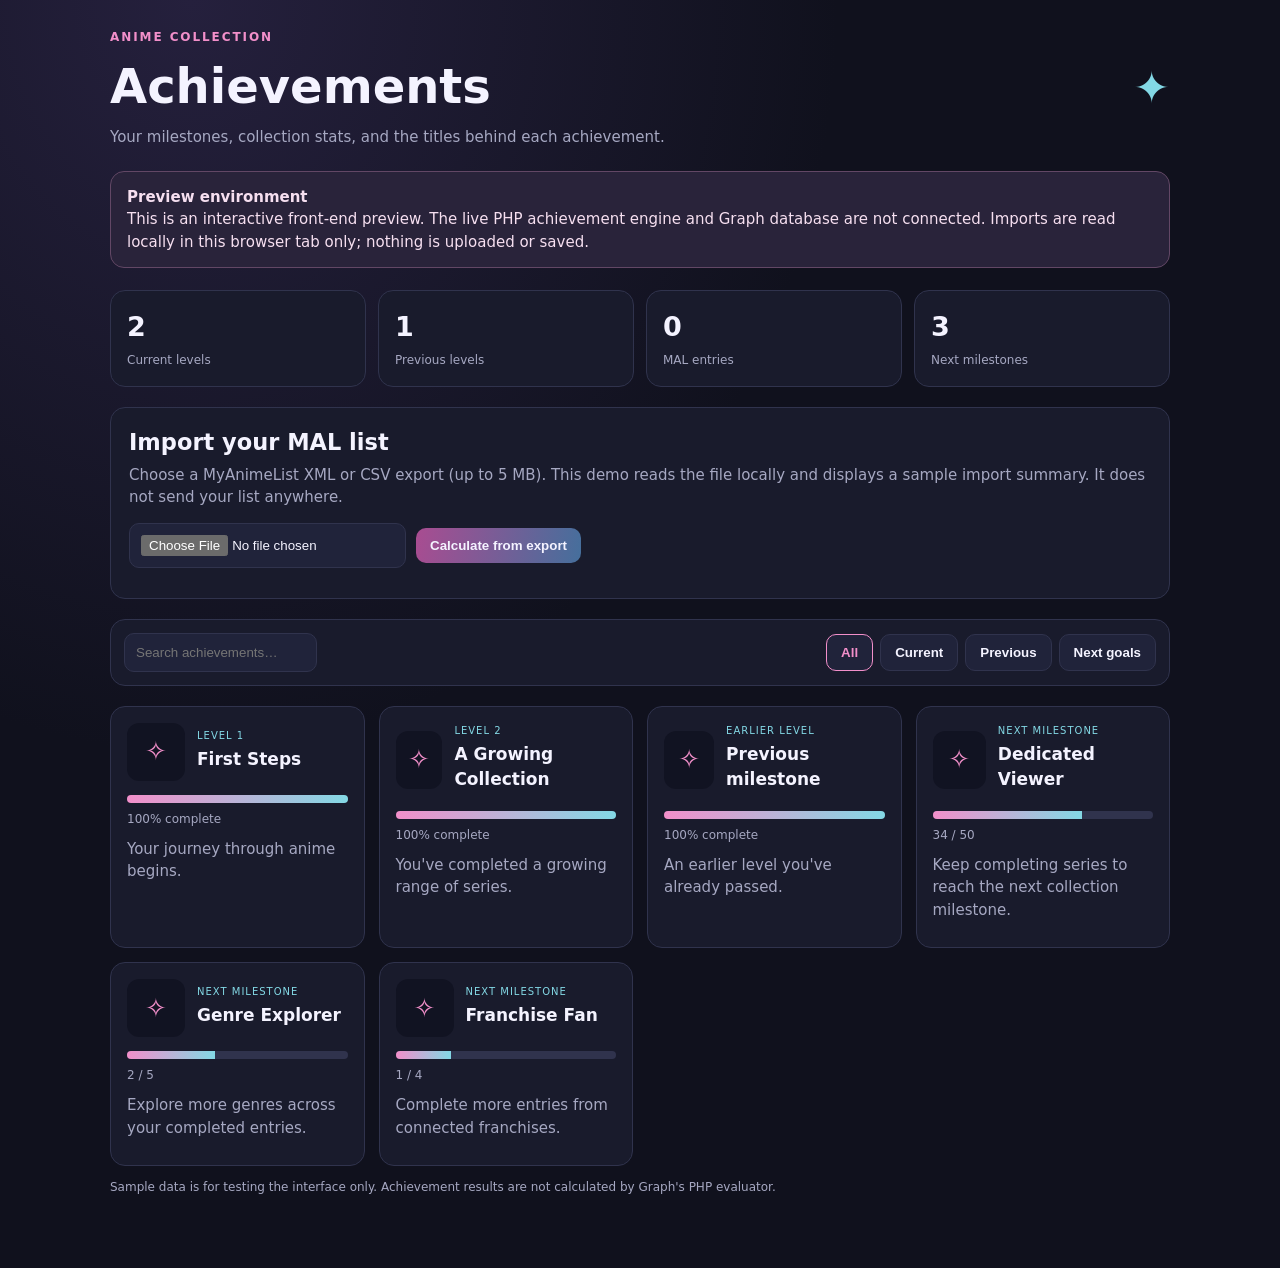
==== preview/index.html @ 601714db "Add interactive achievement dashboard preview" ====
<!doctype html>
<html lang="en">
<head>
<meta charset="utf-8"><meta name="viewport" content="width=device-width,initial-scale=1">
<title>Graph Achievement Dashboard — Preview</title>
<style>
:root{color-scheme:dark;--bg:#10111d;--panel:#191b2c;--panel2:#20233a;--line:#30334d;--text:#f4f3ff;--muted:#a6a8c2;--pink:#f28fca;--cyan:#83d8e5}
*{box-sizing:border-box}body{margin:0;background:radial-gradient(ellipse at 15% 0,#25203d 0,transparent 42%),var(--bg);color:var(--text);font:15px/1.5 system-ui,sans-serif}.wrap{max-width:1100px;margin:auto;padding:28px 20px 60px}.eyebrow{color:var(--pink);font-size:12px;letter-spacing:.16em;font-weight:800}.head{display:flex;justify-content:space-between;align-items:center;gap:20px}.head h1{font-size:clamp(30px,5vw,48px);margin:4px 0}.sub,.muted{color:var(--muted)}.mark{font-size:44px;color:var(--cyan)}.notice{background:#29233a;border:1px solid #624765;border-radius:14px;padding:14px 16px;margin:22px 0;color:#f6dff0}.stats{display:grid;grid-template-columns:repeat(4,1fr);gap:12px;margin:20px 0}.stat,.import,.toolbar,.card{background:var(--panel);border:1px solid var(--line);border-radius:15px}.stat{padding:16px}.num{display:block;font-size:27px;font-weight:800}.stat span:last-child{color:var(--muted);font-size:12px}.import{padding:18px;margin:18px 0}.import h2{margin:0 0 4px}.import p{color:var(--muted);margin:4px 0 14px}.actions{display:flex;flex-wrap:wrap;gap:10px;align-items:center}input[type=file],input[type=search]{background:var(--panel2);color:var(--text);border:1px solid var(--line);border-radius:10px;padding:11px;max-width:100%}button{background:var(--panel2);border:1px solid var(--line);color:var(--text);border-radius:10px;padding:10px 14px;font-weight:700;cursor:pointer}button.primary{background:linear-gradient(100deg,#a94c91,#456f9c);border:0}button.active{border-color:var(--pink);color:var(--pink)}.toolbar{padding:13px;display:flex;gap:12px;justify-content:space-between;align-items:center;flex-wrap:wrap;margin:20px 0}.filters{display:flex;gap:7px;flex-wrap:wrap}.grid{display:grid;grid-template-columns:repeat(auto-fit,minmax(235px,1fr));gap:14px}.card{padding:16px;min-height:190px}.top{display:flex;align-items:center;gap:12px}.badge{width:58px;height:58px;object-fit:contain;background:#111322;border-radius:12px}.level{font-size:10px;color:var(--cyan);letter-spacing:.1em}.card h3{margin:4px 0;font-size:17px}.card p{color:var(--muted);margin:10px 0}.bar{height:8px;background:#30334d;border-radius:20px;overflow:hidden;margin:14px 0 7px}.bar i{display:block;height:100%;background:linear-gradient(90deg,var(--pink),var(--cyan))}.empty{padding:30px;text-align:center;color:var(--muted)}.result{margin-top:12px;color:var(--cyan);white-space:pre-wrap}.small{font-size:12px;color:var(--muted)}@media(max-width:600px){.stats{grid-template-columns:repeat(2,1fr)}.wrap{padding:20px 14px}}
</style>
</head>
<body><main class="wrap">
<header class="head"><div><div class="eyebrow">ANIME COLLECTION</div><h1>Achievements</h1><div class="sub">Your milestones, collection stats, and the titles behind each achievement.</div></div><div class="mark" aria-hidden="true">✦</div></header>
<div class="notice"><strong>Preview environment</strong><br>This is an interactive front-end preview. The live PHP achievement engine and Graph database are not connected. Imports are read locally in this browser tab only; nothing is uploaded or saved.</div>
<section class="stats" aria-label="Achievement summary"><div class="stat"><span class="num" id="currentCount">2</span><span>Current levels</span></div><div class="stat"><span class="num" id="previousCount">1</span><span>Previous levels</span></div><div class="stat"><span class="num" id="entryCount">0</span><span>MAL entries</span></div><div class="stat"><span class="num" id="goalCount">3</span><span>Next milestones</span></div></section>
<section class="import"><h2>Import your MAL list</h2><p>Choose a MyAnimeList XML or CSV export (up to 5 MB). This demo reads the file locally and displays a sample import summary. It does not send your list anywhere.</p><div class="actions"><input id="malFile" type="file" accept=".xml,.csv,text/xml,text/csv"><button class="primary" id="importBtn">Calculate from export</button></div><div class="result" id="importResult" role="status"></div></section>
<section class="toolbar"><input id="search" type="search" placeholder="Search achievements…" aria-label="Search achievements"><div class="filters"><button class="active" data-filter="all">All</button><button data-filter="current">Current</button><button data-filter="previous">Previous</button><button data-filter="locked">Next goals</button></div></section>
<section class="grid" id="cards" aria-live="polite"></section>
<p class="small">Sample data is for testing the interface only. Achievement results are not calculated by Graph's PHP evaluator.</p>
</main>
<script>
const items=[
{title:"First Steps",level:"LEVEL 1",state:"current",desc:"Your journey through anime begins.",pct:100,img:""},
{title:"A Growing Collection",level:"LEVEL 2",state:"current",desc:"You've completed a growing range of series.",pct:100,img:""},
{title:"Previous milestone",level:"EARLIER LEVEL",state:"previous",desc:"An earlier level you've already passed.",pct:100,img:""},
{title:"Dedicated Viewer",level:"NEXT MILESTONE",state:"locked",desc:"Keep completing series to reach the next collection milestone.",pct:68,subject:"34 / 50"},
{title:"Genre Explorer",level:"NEXT MILESTONE",state:"locked",desc:"Explore more genres across your completed entries.",pct:40,subject:"2 / 5"},
{title:"Franchise Fan",level:"NEXT MILESTONE",state:"locked",desc:"Complete more entries from connected franchises.",pct:25,subject:"1 / 4"}];
let filter="all";
function render(){const q=document.querySelector("#search").value.toLowerCase();const list=items.filter(x=>(filter==="all"||x.state===filter)&&(x.title+" "+x.desc).toLowerCase().includes(q));document.querySelector("#cards").innerHTML=list.length?list.map(x=>'<article class="card" data-state="'+x.state+'"><div class="top"><div class="badge" aria-hidden="true" style="display:grid;place-items:center;font-size:26px;color:var(--pink)">✧</div><div><div class="level">'+x.level+'</div><h3>'+x.title+'</h3></div></div><div class="bar" role="progressbar" aria-valuemin="0" aria-valuemax="100" aria-valuenow="'+x.pct+'"><i style="width:'+x.pct+'%"></i></div><div class="small">'+(x.subject||x.pct+"% complete")+'</div><p>'+x.desc+'</p></article>').join(""):'<div class="empty">No achievements match that search.</div>'}
document.querySelectorAll("[data-filter]").forEach(b=>b.addEventListener("click",()=>{filter=b.dataset.filter;document.querySelectorAll("[data-filter]").forEach(x=>x.classList.toggle("active",x===b));render()}));document.querySelector("#search").addEventListener("input",render);
function parseCsv(s){let rows=[],row=[],field="",quoted=false;for(let i=0;i<s.length;i++){let c=s[i];if(quoted){if(c==='"'&&s[i+1]==='"'){field+='"';i++}else if(c==='"')quoted=false;else field+=c}else if(c==='"'&&field==="")quoted=true;else if(c===","){row.push(field);field=""}else if(c==="\n"){row.push(field);rows.push(row);row=[];field=""}else if(c!=="\r")field+=c}if(quoted)throw Error("CSV contains an unclosed quoted field.");if(field.length||row.length){row.push(field);rows.push(row)}return rows}
document.querySelector("#importBtn").addEventListener("click",async()=>{const f=document.querySelector("#malFile").files[0],out=document.querySelector("#importResult");out.textContent="";if(!f){out.textContent="Choose an XML or CSV export first.";return}if(f.size>5*1024*1024){out.textContent="File is larger than 5 MB.";return}try{const s=await f.text();let count=0;if(/\.xml$/i.test(f.name)||s.trim().startsWith("<?xml")||s.includes("<myanimelist>")){const doc=new DOMParser().parseFromString(s,"application/xml");if(doc.querySelector("parsererror"))throw Error("That XML file could not be parsed.");count=doc.querySelectorAll("anime").length;if(!count)throw Error("No anime entries were found in this XML export.")}else{const rows=parseCsv(s);if(rows.length<2)throw Error("No data rows were found in this CSV export.");const head=rows[0].map(x=>x.trim().toLowerCase());const id=head.findIndex(x=>x==="series_animedb_id"||x==="mal_id"||x==="anime_id");if(id<0)throw Error("Couldn't find a MAL ID column in this CSV.");const seen=new Set();for(const r of rows.slice(1)){const v=(r[id]||"").trim();if(v){if(seen.has(v))throw Error("Duplicate MAL ID found: "+v);seen.add(v)}}count=seen.size;if(!count)throw Error("No anime entries were found in this CSV export.")}document.querySelector("#entryCount").textContent=count;out.textContent="Parsed "+count+" MAL entries successfully. This preview validates the file format only; the actual achievement calculation requires the PHP Graph server. Your file stayed in this browser."}catch(e){out.textContent="Import error: "+e.message}});
render();
</script></body></html>
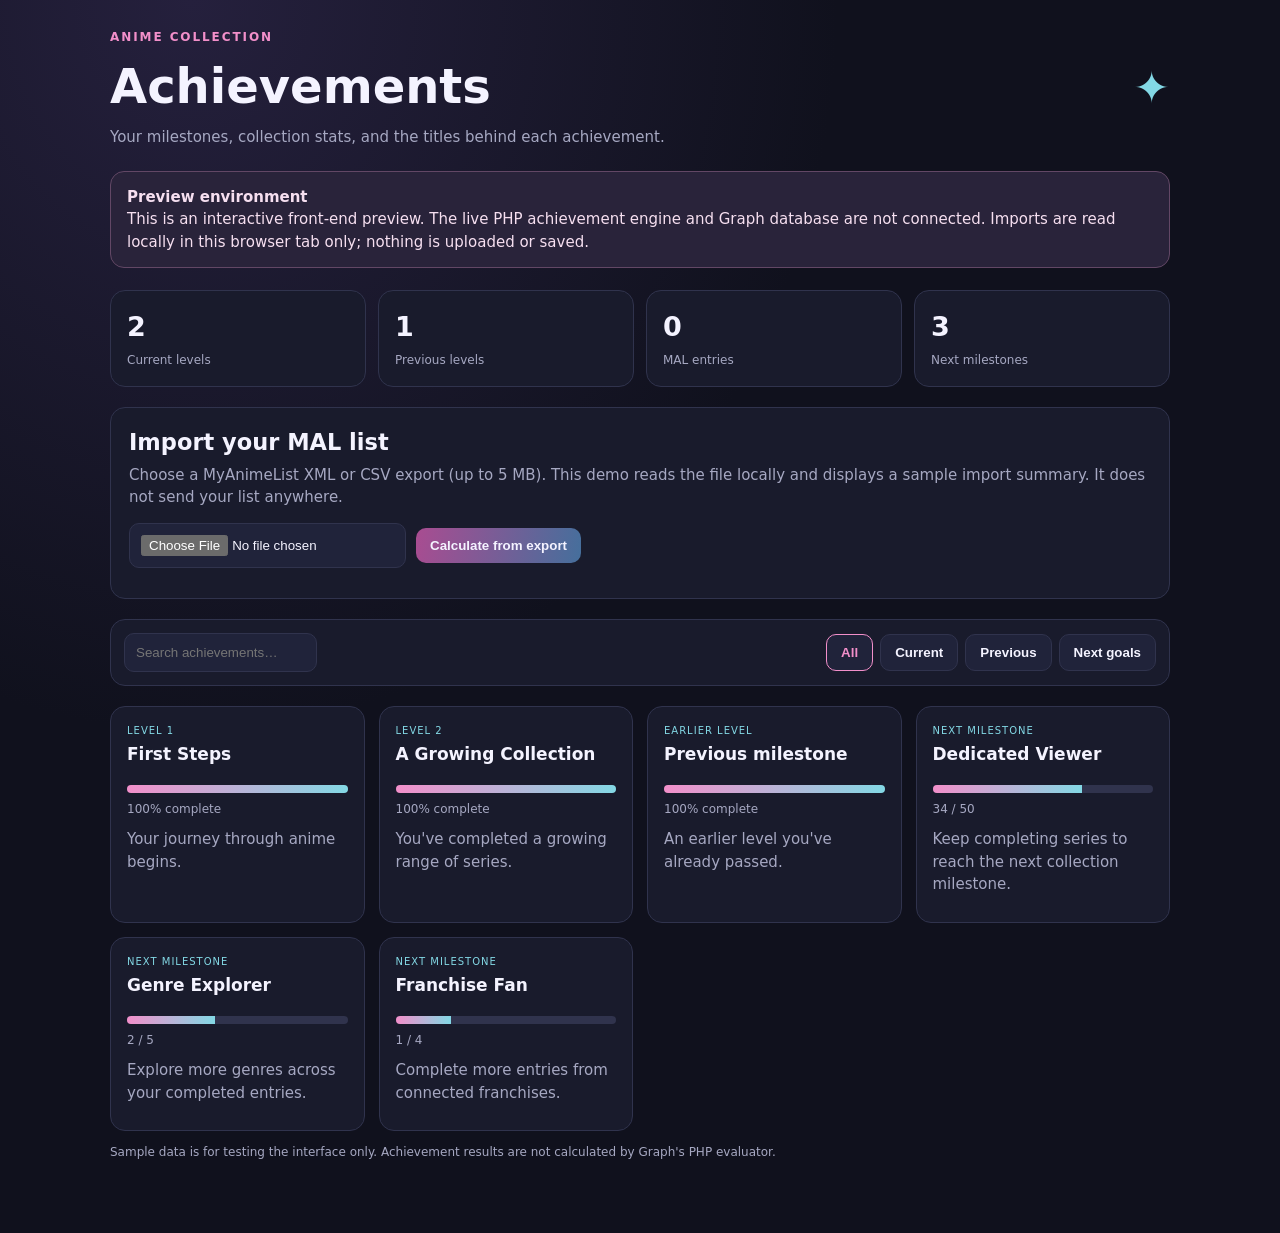
==== commit fd5ba63c: "Use original Graph achievement badge artwork in preview" ====
--- a/preview/index.html
+++ b/preview/index.html
@@ -19,14 +19,14 @@
 </main>
 <script>
 const items=[
-{title:"First Steps",level:"LEVEL 1",state:"current",desc:"Your journey through anime begins.",pct:100,img:""},
-{title:"A Growing Collection",level:"LEVEL 2",state:"current",desc:"You've completed a growing range of series.",pct:100,img:""},
-{title:"Previous milestone",level:"EARLIER LEVEL",state:"previous",desc:"An earlier level you've already passed.",pct:100,img:""},
-{title:"Dedicated Viewer",level:"NEXT MILESTONE",state:"locked",desc:"Keep completing series to reach the next collection milestone.",pct:68,subject:"34 / 50"},
-{title:"Genre Explorer",level:"NEXT MILESTONE",state:"locked",desc:"Explore more genres across your completed entries.",pct:40,subject:"2 / 5"},
-{title:"Franchise Fan",level:"NEXT MILESTONE",state:"locked",desc:"Complete more entries from connected franchises.",pct:25,subject:"1 / 4"}];
+{title:"First Steps",level:"LEVEL 1",state:"current",desc:"Your journey through anime begins.",pct:100,img:"anime-finished-100.png"},
+{title:"A Growing Collection",level:"LEVEL 2",state:"current",desc:"You've completed a growing range of series.",pct:100,img:"anime-finished-200.png"},
+{title:"Previous milestone",level:"EARLIER LEVEL",state:"previous",desc:"An earlier level you've already passed.",pct:100,img:"anime-finished-300.png"},
+{title:"Dedicated Viewer",level:"NEXT MILESTONE",state:"locked",desc:"Keep completing series to reach the next collection milestone.",pct:68,subject:"34 / 50",img:"anime-finished-400.png"},
+{title:"Genre Explorer",level:"NEXT MILESTONE",state:"locked",desc:"Explore more genres across your completed entries.",pct:40,subject:"2 / 5",img:"anime-finished-500.png"},
+{title:"Franchise Fan",level:"NEXT MILESTONE",state:"locked",desc:"Complete more entries from connected franchises.",pct:25,subject:"1 / 4",img:"anime-franchise-long.png"}];
 let filter="all";
-function render(){const q=document.querySelector("#search").value.toLowerCase();const list=items.filter(x=>(filter==="all"||x.state===filter)&&(x.title+" "+x.desc).toLowerCase().includes(q));document.querySelector("#cards").innerHTML=list.length?list.map(x=>'<article class="card" data-state="'+x.state+'"><div class="top"><div class="badge" aria-hidden="true" style="display:grid;place-items:center;font-size:26px;color:var(--pink)">✧</div><div><div class="level">'+x.level+'</div><h3>'+x.title+'</h3></div></div><div class="bar" role="progressbar" aria-valuemin="0" aria-valuemax="100" aria-valuenow="'+x.pct+'"><i style="width:'+x.pct+'%"></i></div><div class="small">'+(x.subject||x.pct+"% complete")+'</div><p>'+x.desc+'</p></article>').join(""):'<div class="empty">No achievements match that search.</div>'}
+function render(){const q=document.querySelector("#search").value.toLowerCase();const list=items.filter(x=>(filter==="all"||x.state===filter)&&(x.title+" "+x.desc).toLowerCase().includes(q));document.querySelector("#cards").innerHTML=list.length?list.map(x=>'<article class="card" data-state="'+x.state+'"><div class="top"><img class="badge" src="image/achievement/'+x.img+'" alt="" loading="lazy" onerror="this.hidden=true"><div><div class="level">'+x.level+'</div><h3>'+x.title+'</h3></div></div><div class="bar" role="progressbar" aria-valuemin="0" aria-valuemax="100" aria-valuenow="'+x.pct+'"><i style="width:'+x.pct+'%"></i></div><div class="small">'+(x.subject||x.pct+"% complete")+'</div><p>'+x.desc+'</p></article>').join(""):'<div class="empty">No achievements match that search.</div>'}
 document.querySelectorAll("[data-filter]").forEach(b=>b.addEventListener("click",()=>{filter=b.dataset.filter;document.querySelectorAll("[data-filter]").forEach(x=>x.classList.toggle("active",x===b));render()}));document.querySelector("#search").addEventListener("input",render);
 function parseCsv(s){let rows=[],row=[],field="",quoted=false;for(let i=0;i<s.length;i++){let c=s[i];if(quoted){if(c==='"'&&s[i+1]==='"'){field+='"';i++}else if(c==='"')quoted=false;else field+=c}else if(c==='"'&&field==="")quoted=true;else if(c===","){row.push(field);field=""}else if(c==="\n"){row.push(field);rows.push(row);row=[];field=""}else if(c!=="\r")field+=c}if(quoted)throw Error("CSV contains an unclosed quoted field.");if(field.length||row.length){row.push(field);rows.push(row)}return rows}
 document.querySelector("#importBtn").addEventListener("click",async()=>{const f=document.querySelector("#malFile").files[0],out=document.querySelector("#importResult");out.textContent="";if(!f){out.textContent="Choose an XML or CSV export first.";return}if(f.size>5*1024*1024){out.textContent="File is larger than 5 MB.";return}try{const s=await f.text();let count=0;if(/\.xml$/i.test(f.name)||s.trim().startsWith("<?xml")||s.includes("<myanimelist>")){const doc=new DOMParser().parseFromString(s,"application/xml");if(doc.querySelector("parsererror"))throw Error("That XML file could not be parsed.");count=doc.querySelectorAll("anime").length;if(!count)throw Error("No anime entries were found in this XML export.")}else{const rows=parseCsv(s);if(rows.length<2)throw Error("No data rows were found in this CSV export.");const head=rows[0].map(x=>x.trim().toLowerCase());const id=head.findIndex(x=>x==="series_animedb_id"||x==="mal_id"||x==="anime_id");if(id<0)throw Error("Couldn't find a MAL ID column in this CSV.");const seen=new Set();for(const r of rows.slice(1)){const v=(r[id]||"").trim();if(v){if(seen.has(v))throw Error("Duplicate MAL ID found: "+v);seen.add(v)}}count=seen.size;if(!count)throw Error("No anime entries were found in this CSV export.")}document.querySelector("#entryCount").textContent=count;out.textContent="Parsed "+count+" MAL entries successfully. This preview validates the file format only; the actual achievement calculation requires the PHP Graph server. Your file stayed in this browser."}catch(e){out.textContent="Import error: "+e.message}});
